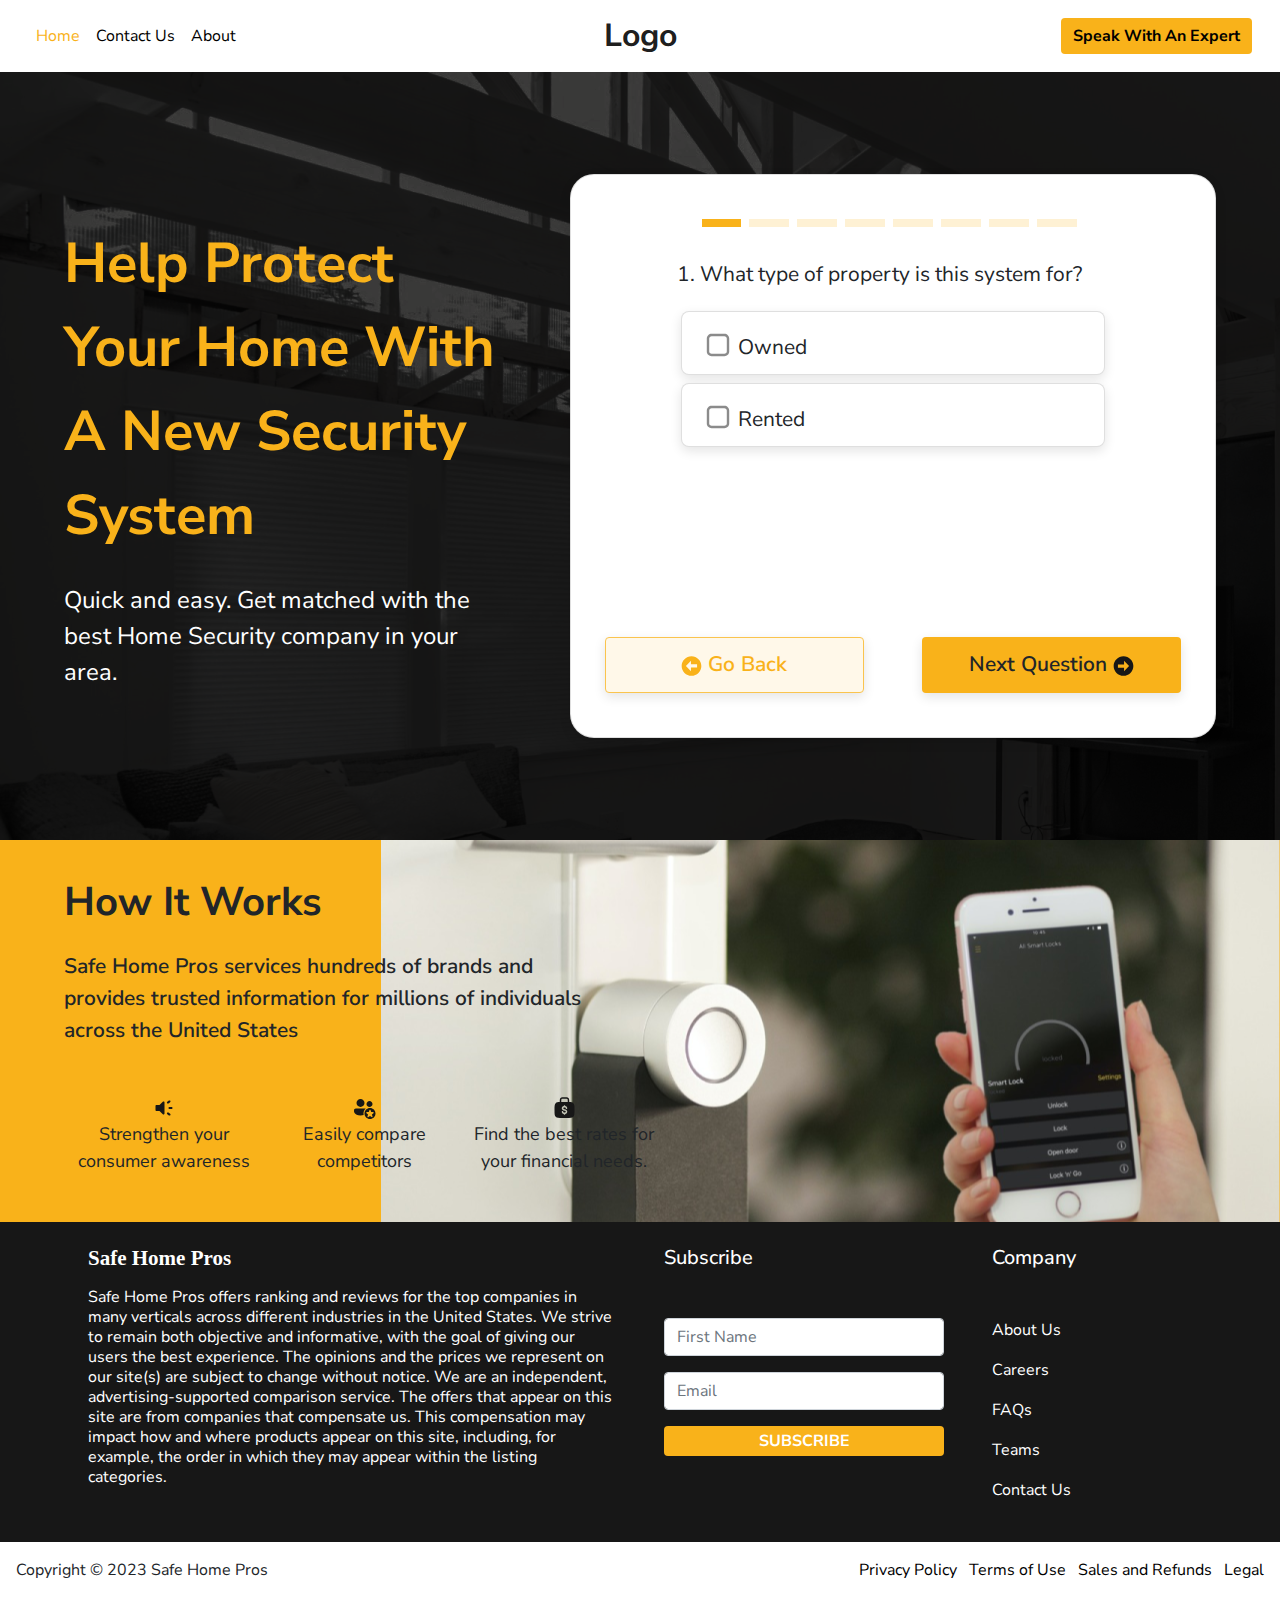
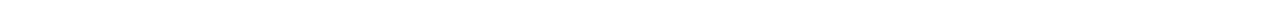
==== index.html @ 22c57b44 "update the icons" ====
<!DOCTYPE html>
<html lang="en">

<head>
    <meta charset="UTF-8">
    <meta name="viewport" content="width=device-width, initial-scale=1.0">
    <link rel="stylesheet" href="https://stackpath.bootstrapcdn.com/bootstrap/4.5.2/css/bootstrap.min.css">
    <link rel="stylesheet" href="https://cdn.jsdelivr.net/npm/bootstrap-icons@1.7.2/font/bootstrap-icons.css">
    <link href='https://fonts.googleapis.com/css?family=Nunito Sans' rel='stylesheet'>
    <link rel="stylesheet" href="./test.css">
    <title>Bootstrap Template</title>
</head>

<body>
    <nav class="navbar navbar-expand-lg navbar-light bg-lignt">
        <a class="navbar-brand" href="#">Logo</a>
        <button class="navbar-toggler" type="button" data-toggle="collapse" data-target="#navbarNav"
            aria-controls="navbarNav" aria-expanded="false" aria-label="Toggle navigation">
            <span class="navbar-toggler-icon"></span>
        </button>
        <div class="collapse navbar-collapse" id="navbarNav">
            <ul class="navbar-nav">
                <li class="nav-item active">
                    <a class="nav-link active" href="#">Home</a>
                </li>
                <li class="nav-item">
                    <a class="nav-link" href="#">Contact Us</a>
                </li>
                <li class="nav-item">
                    <a class="nav-link" href="#">About</a>
                </li>
            </ul>
            <button class="btn btn-primary btn-logo ml-auto">Speak With An Expert</button>
        </div>
    </nav>

    <div>
        <div class="top-section">
            <div class="top-left">
                <div class="text1">Help Protect Your Home With A New Security System</div>
                <div class="text2">Quick and easy. Get matched with the best Home Security company in your area.</div>
            </div>
            <div class="top-right">
                <div class="card main-card">
                    <div class="card-header">
                        <div id="indicatorList" class="indicator-list"></div>
                    </div>
                    <div class="card-body">
                        <div class="question-div-1">
                            <div class="q-title">1. What type of property is this system for?</div>
                            <div class="q-div">
                                <div class="card sub-card">
                                    <div class="card-body">
                                        <div class="form-check checkbox-lg">
                                            <input class="form-check-input" id="iq11" type="checkbox" name="q-1" value="" />
                                            <label class="form-check-label" for="iq11">Owned</label>
                                        </div>
                                    </div>
                                </div>
                                <div class="card sub-card">
                                    <div class="card-body">
                                        <div class="form-check checkbox-lg">
                                            <input class="form-check-input" type="checkbox" name="q-1" value=""
                                                id="iq12" />
                                            <label class="form-check-label" for="iq12">Rented</label>
                                        </div>
                                    </div>
                                </div>
                            </div>
                        </div>
                        <div class="question-div-2">
                            <div class="q-title">2. What is your zip code?</div>
                            <div class="q-div">
                                <div class="card sub-card">
                                    <div class="card-body">
                                        <div class="input-group">
                                            <span class="input-group-addon"><img
                                                    src="./assets/Location Icon.svg" /></span>
                                            <input class="q-input form-control"
                                                placeholder="Enter your Zip code number">
                                        </div>
                                    </div>
                                </div>
                            </div>
                        </div>
                        <div class="question-div-3">
                            <div class="q-title">3. What is your installation preference?</div>
                            <div class="q-div">
                                <div class="card sub-card">
                                    <div class="card-body">
                                        <div class="form-check checkbox-lg">
                                            <input class="form-check-input" id="iq31" type="checkbox" name="q-3"
                                                value="" />
                                            <label class="form-check-label" for="iq31">Professional
                                                Installation</label>
                                        </div>
                                    </div>
                                </div>
                                <div class="card sub-card">
                                    <div class="card-body">
                                        <div class="form-check checkbox-lg">
                                            <input class="form-check-input" type="checkbox" name="q-3" value=""
                                                id="iq32" />
                                            <label class="form-check-label" for="iq32">Self
                                                Installation</label>
                                        </div>
                                    </div>
                                </div>
                                <div class="card sub-card">
                                    <div class="card-body">
                                        <div class="form-check checkbox-lg">
                                            <input class="form-check-input" type="checkbox" name="q-3" value=""
                                                id="iq33" />
                                            <label class="form-check-label" for="iq33">No Preferences</label>
                                        </div>
                                    </div>
                                </div>
                            </div>
                        </div>
                        <div class="question-div-4">
                            <div class="q-title">4. What home security features would you like to have? <p
                                    class="d-inline">(Select answers
                                    that are applicable to you.)</p>
                            </div>
                            <div class="q-div">
                                <div class="card sub-card">
                                    <div class="card-body">
                                        <div class="form-check checkbox-lg">
                                            <input class="form-check-input" id="iq41" type="checkbox" name="q-4"
                                                value="" />
                                            <label class="form-check-label" for="iq41">Cameras</label>
                                        </div>
                                    </div>
                                </div>
                                <div class="card sub-card">
                                    <div class="card-body">
                                        <div class="form-check checkbox-lg">
                                            <input class="form-check-input" id="iq42" type="checkbox" name="q-4"
                                                value="" />
                                            <label class="form-check-label" for="iq42">Motion Sensors</label>
                                        </div>
                                    </div>
                                </div>
                                <div class="card sub-card">
                                    <div class="card-body">
                                        <div class="form-check checkbox-lg">
                                            <input class="form-check-input" type="checkbox" name="q-4" value=""
                                                id="iq43" />
                                            <label class="form-check-label" for="iq43">Glass Break
                                                Sensors</label>
                                        </div>
                                    </div>
                                </div>
                                <div class="card sub-card">
                                    <div class="card-body">
                                        <div class="form-check checkbox-lg">
                                            <input class="form-check-input" type="checkbox" name="q-4" value=""
                                                id="iq44" />
                                            <label class="form-check-label" for="iq44">Doorbell
                                                Cameras</label>
                                        </div>
                                    </div>
                                </div>
                            </div>
                        </div>
                        <div class="question-div-5">
                            <div class="q-title">5. What kind of System do you need?</div>
                            <div class="q-div">
                                <div class="card sub-card">
                                    <div class="card-body">
                                        <div class="form-check checkbox-lg">
                                            <input class="form-check-input" type="checkbox" name="q-5" value=""
                                                id="iq51" />
                                            <label class="form-check-label" for="iq51">Burglar/Intrusion</label>
                                        </div>
                                    </div>
                                </div>
                                <div class="card sub-card">
                                    <div class="card-body">
                                        <div class="form-check checkbox-lg">
                                            <input class="form-check-input" type="checkbox" name="q-5" value=""
                                                id="iq52" />
                                            <label class="form-check-label" for="iq52">Fire Detection</label>
                                        </div>
                                    </div>
                                </div>
                                <div class="card sub-card">
                                    <div class="card-body">
                                        <div class="form-check checkbox-lg">
                                            <input class="form-check-input" type="checkbox" name="q-5" value=""
                                                id="iq53" />
                                            <label class="form-check-label" for="iq53">Both Burglar & Fire
                                                Detection</label>
                                        </div>
                                    </div>
                                </div>
                            </div>
                        </div>
                        <div class="question-div-6">
                            <div class="q-title">6. How many entrances exist?</div>
                            <div class="q-div">
                                <div class="card sub-card">
                                    <div class="card-body">
                                        <div class="form-check checkbox-lg">
                                            <input class="form-check-input" type="checkbox" name="q-6" value=""
                                                id="iq61" />
                                            <label class="form-check-label" for="iq61">1</label>
                                        </div>
                                    </div>
                                </div>
                                <div class="card sub-card">
                                    <div class="card-body">
                                        <div class="form-check checkbox-lg">
                                            <input class="form-check-input" type="checkbox" name="q-6" value=""
                                                id="iq62" />
                                            <label class="form-check-label" for="iq62">2 - 4</label>
                                        </div>
                                    </div>
                                </div>
                                <div class="card sub-card">
                                    <div class="card-body">
                                        <div class="form-check checkbox-lg">
                                            <input class="form-check-input" type="checkbox" name="q-6" value=""
                                                id="iq63" />
                                            <label class="form-check-label" for="iq63">5</label>
                                        </div>
                                    </div>
                                </div>
                                <div class="card sub-card">
                                    <div class="card-body">
                                        <div class="form-check checkbox-lg">
                                            <input class="form-check-input" type="checkbox" name="q-6" value=""
                                                id="iq64" />
                                            <label class="form-check-label" for="iq64">More than 5</label>
                                        </div>
                                    </div>
                                </div>
                            </div>
                        </div>
                        <div class="question-div-7">
                            <div class="q-title">7. What is your address?</div>
                            <div class="q-div">
                                <div class="card sub-card">
                                    <div class="card-body">
                                        <div class="input-group">
                                            <span class="input-group-addon"><img
                                                    src="./assets/Location Icon.svg" /></span>
                                            <input class="q-input form-control" placeholder="Enter your address">
                                        </div>
                                    </div>
                                </div>
                            </div>
                        </div>

                        <div class="question-div-8">
                            <div class="q-title">8. Please fill in your details.</div>
                            <div class="q-div">
                                <div class="card sub-card">
                                    <div class="card-body">
                                        <div class="input-group">
                                            <span class="input-group-addon"><img src="./assets/User Icon.svg" /></span>
                                            <input class="q-input form-control" placeholder="First Name">
                                        </div>
                                    </div>
                                </div>
                                <div class="card sub-card">
                                    <div class="card-body">
                                        <div class="input-group">
                                            <span class="input-group-addon"><img src="./assets/User Icon.svg" /></span>
                                            <input class="q-input form-control" placeholder="Last Name">
                                        </div>
                                    </div>
                                </div>
                                <div class="card sub-card">
                                    <div class="card-body">
                                        <div class="input-group">
                                            <span class="input-group-addon"><img src="./assets/Email Icon.svg" /></span>
                                            <input class="q-input form-control" placeholder="Email Address">
                                        </div>
                                    </div>
                                </div>
                                <div class="card sub-card">
                                    <div class="card-body">
                                        <div class="input-group">
                                            <span class="input-group-addon"><img src="./assets/Phone Icon.svg" /></span>
                                            <input class="q-input form-control" placeholder="Phone Number">
                                        </div>
                                    </div>
                                </div>
                            </div>
                        </div>
                    </div>

                    <div class="card-footer">
                        <div class="row">
                            <div class="col d-flex justify-content-center">
                                <button type="button" class="btn btn-prev" onclick="onPrevQuestion()">
                                    <img src="./assets/Back Icon.svg" />
                                    Go Back
                                </button>
                            </div>
                            <div class="col d-flex justify-content-center">
                                <button type="button" class="btn btn-next" onclick="onNextQuestion()">
                                    Next Question <img src="./assets/Next Icon.svg" />
                                </button>
                            </div>
                        </div>
                    </div>
                </div>
            </div>
        </div>
        <div class="middle-section">
            <div class="title">How It Works</div>
            <div class="sub-title">Safe Home Pros services hundreds of brands and provides trusted
                information for millions of
                individuals
                across the United States</div>
            <div class="d-flex mt-5 items">
                <div class="item">
                    <img src="./assets/Speaker Icon.svg" />
                    <p class="item-text">Strengthen your consumer awareness</p>
                </div>
                <div class="item">
                    <img src="./assets/People Icon.svg" />
                    <p class="item-text">Easily compare competitors</p>
                </div>
                <div class="item">
                    <img src="./assets/Money Bag Icon.svg" />
                    <p class="item-text">Find the best rates for your financial needs.</p>
                </div>
            </div>
        </div>
        <div class="bottom-section">
            <div class="pros-content">
                <p class="title">
                    Safe Home Pros
                </p>
                <p class="content">
                    Safe Home Pros offers ranking and reviews for the top companies in many verticals across different
                    industries in the United States. We strive to remain both objective and informative, with the goal
                    of
                    giving our users the best experience. The opinions and the prices we represent on our site(s) are
                    subject to change without notice. We are an independent, advertising-supported comparison service.
                    The
                    offers that appear on this site are from companies that compensate us. This compensation may impact
                    how
                    and where products appear on this site, including, for example, the order in which they may appear
                    within the listing categories.
                </p>
            </div>
            <div class="subscribe">
                <h5 class="mb-5">Subscribe</h5>
                <form>
                    <div class="form-group">
                        <input type="input" class="form-control" id="firstNameInput" placeholder="First Name">
                    </div>
                    <div class="form-group">
                        <input type="email" class="form-control" id="emailInput" placeholder="Email">
                    </div>
                    <button type="submit" class="btn btn-primary btn-subscribe">SUBSCRIBE</button>
                </form>
            </div>
            <div class="company">
                <h5 class="mb-5">Company</h5>
                <p class="cursor-pointer">About Us</p>
                <p>Careers</p>
                <p>FAQs</p>
                <p>Teams</p>
                <p>Contact Us</p>
            </div>
        </div>
    </div>
    <footer class="footer">
        <div class="d-flex justify-content-between align-items-center px-3">
            <p>Copyright &copy; 2023 Safe Home Pros</p>
            <ul class="list-inline">
                <li class="list-inline-item"><a href="#">Privacy Policy</a></li>
                <li class="list-inline-item"><a href="#">Terms of Use</a></li>
                <li class="list-inline-item"><a href="#">Sales and Refunds</a></li>
                <li class="list-inline-item"><a href="#">Legal</a></li>
            </ul>
        </div>
    </footer>

    <script src="https://code.jquery.com/jquery-3.5.1.slim.min.js"></script>
    <script src="https://cdn.jsdelivr.net/npm/@popperjs/core@2.5.4/dist/umd/popper.min.js"></script>
    <script src="https://stackpath.bootstrapcdn.com/bootstrap/4.5.2/js/bootstrap.min.js"></script>
    <script src="./test.js"></script>
</body>

</html>
---- test.css ----
body {
    font-family: 'Nunito Sans';
}

.navbar {
    height: 72px;
}

.nav-link {
    font-size: 16px;
    color: black !important;
}

.nav-link.active {
    color: #F9B21A !important;
}

.navbar-brand {
    position: absolute;
    left: 50%;
    transform: translateX(-50%);
    font-size: 32px;
    font-weight: bolder;
    color: black;
}

.navbar-collapse {
    background-color: white;
    padding: 12px;
}

.navbar-toggler {
    border-color: grey;
}

.btn-logo {
    background-color: #F9B21A;
    border: 0px;
    font-size: 16px;
    font-weight: 700;
    color: black;
}

.top-section {
    display: flex;
    background-image: url('./assets/Hero\ Header.png');
    height: 768px;
    padding-left: 64px;
    padding-right: 64px;
}

.top-left {
    display: flex;
    align-items: center;
    flex-direction: column;
    justify-content: center;
    margin-right: 64px;
}

.top-right {
    display: flex;
    align-items: center;
    width: 100%;
    justify-content: flex-end
}

.text1 {
    font-size: 56px;
    font-weight: 700;
    line-height: 84px;
    letter-spacing: 0em;
    text-align: left;
    color: #F9B21A;
}

.text2 {
    font-size: 24px;
    font-weight: 400;
    line-height: 36px;
    letter-spacing: 0em;
    text-align: left;
    color: white;
    margin-top: 24px;
}

.card {
    box-shadow: 0px 4px 12px 0px #0000001C;
    width: 424px;
}

.card-header {
    background-color: white;
    border: 0px;
    display: flex;
    justify-content: center;
    margin-top: 32px;
}

.card-footer {
    background-color: white;
    border: 0px;
    margin-bottom: 32px;
}

.main-card {
    width: 646px;
    height: 564px;
    border-radius: 24px;
}

.sub-card {
    margin-top: 8px;
    border-radius: 8px;
    width: 424px;
    height: 64px;
}

.btn-next {
    background-color: #F9B21A;
    width: 90%;
    height: 56px;
    box-shadow: 0px 4px 12px 0px #0000001C;
    font-size: 21px;
    font-weight: 600;
}

.btn-prev {
    width: 90%;
    height: 56px;
    color: #F9B21A;
    border: rgb(250, 196, 78) 1px solid;
    background-color: rgb(255, 248, 233);
    box-shadow: 0px 4px 12px 0px #0000001C;
    font-size: 21px;
    font-weight: 600;
}

.bottom-section {
    display: flex;
    background-color: #171717;
    color: white;
    padding-left: 64px;
}

.bottom-section .pros-content .title {
    font-family: Roboto;
    font-size: 21px;
    font-weight: 700;
    line-height: 25px;
}

.bottom-section .pros-content .content {
    font-size: 16px;
    font-weight: 400;
    line-height: 20px;
}

.middle-section {
    background-color: #F9B21A;
    background-image: url('./assets/How\ It\ Works.png');
    background-repeat: no-repeat;
    background-position: right;
    min-height: 382px;
    display: flex;
    flex-direction: column;
    justify-content: center;
    padding-left: 64px;
}

.middle-section .item {
    width: 200px;
    text-align: center;
    font-size: 18px;
}

.middle-section .item .item-text {
    font-size: 18px;
    font-weight: 400;
    line-height: 27px;
    text-align: center;
}

.indicator {
    width: 42px;
    height: 8px;
    background-color: #F9B21A30;
    margin-right: 8px;
}

.ind-active {
    background-color: #F9B21A;
}

.indicator-list {
    width: 383px;
    height: 8px;
    display: flex;
    cursor: pointer;
}

.q-div {
    display: flex;
    flex-direction: column;
    align-items: center;
}

.q-title {
    font-size: 21px;
    margin-left: 86px;
    margin-bottom: 12px;
}

.q-title p {
    font-size: 18px;
    font-style: italic;
}

input[type="checkbox"] {
    accent-color: #F9B21A;
}

.form-check {
    padding-left: 0px;
}

.form-check-label {
    font-size: 21px;
    margin-top: -16px;
    margin-left: 0px;
}

.middle-section .title {
    font-size: 40px;
    font-weight: 700;
}

.middle-section .sub-title {
    font-size: 21px;
    font-weight: 600;
    line-height: 32px;
    width: 45%;
    margin-top: 18px;
}

.q-input {
    border: 0px;
    margin-top: -8px;
    font-size: 21px;
}

.btn-subscribe {
    width: 100%;
    background: #F9B21A;
    border: 0px;
    width: 280px;
    height: 30px;
    font-size: 16px;
    font-weight: 700;
    align-items: center;
    display: flex;
    justify-content: center;
}

.pros-content {
    width: 50%;
    margin: 24px;
}

.subscribe {
    width: 25%;
    margin: 24px;
}

.company {
    width: 25%;
    margin: 24px;
}

.list-inline-item a {
    color: black;
}

.footer {
    margin-top: 0px;
    height: 60px;
    padding-top: 16px;
}

.form-check-input {
    display:none;
}

.form-check-input + label{
    background:url('./assets/Checkbox\ Icon.svg') no-repeat;
    height: 18px;
    width: 16px;
    display:inline;
    padding: 4px 0 0 36px;
}

.form-check-input:checked + label{
    background:url('./assets/Checkbox\ Icon\ Active.svg') no-repeat;
    height: 18px;
    width: 16px;
    display:inline;
    padding: 4px 0 0 36px;
}

@media (max-width: 1200px) {
    .top-section {
        display: inherit;
        height: 100%;
        padding-left: 12px;
        padding-right: 12px;
    }
    
    .top-left {
        padding-top: 20px;
    }

    .top-right {
        justify-content: center;
        margin-top: 20px;
        padding-bottom: 32px;
    }

    .text1 {
        text-align: center;
    }

    .text2 {
        text-align: center;
    }

    .middle-section {
        background-position-x: 600px;
        padding-right: 64px;
    }

    .middle-section .title {
        text-align: center;
    }

    .middle-section .sub-title {
        width: 100%;
        text-align: center;
    }

    .items {
        justify-content: center;
    }
}

@media (max-width: 900px) {
    .top-left {
        margin-right: 0px;
    }

    .bottom-section {
        flex-direction: column;
    }

    .bottom-section .pros-content {
        width: calc(100% - 64px);
        margin-right: 0px;
        margin-left: 0px;
    }

    .subscribe,
    .company {
        width: calc(100% - 64px);
        margin-right: 0px;
        margin-left: 0px;
        display: flex;
        flex-direction: column;
        justify-content: center;
        align-items: center;
    }
}

@media (max-width: 600px) {
    .text1 {
        font-size: 48px;
        line-height: 64px;
    }

    .text2 {
        font-size: 22px;
    }

    .q-title {
        margin-left: 0px;
    }

    .top-right {
        width: 100%;
    }

    .sub-card {
        width: 100%;
    }

    .sub-card .form-check-label {
        font-size: 18px;
    }

    .btn-next, .btn-prev {
        width: 100%;
        font-size: 14px;
    }

    .main-card {
        height: 610px;
    }

    .top-section {
        padding-left: 12px;
        padding-right: 12px;
    }

    .indicator {
        width: 32px;
    }

    .pros-content {
        text-align: center;
    }
}
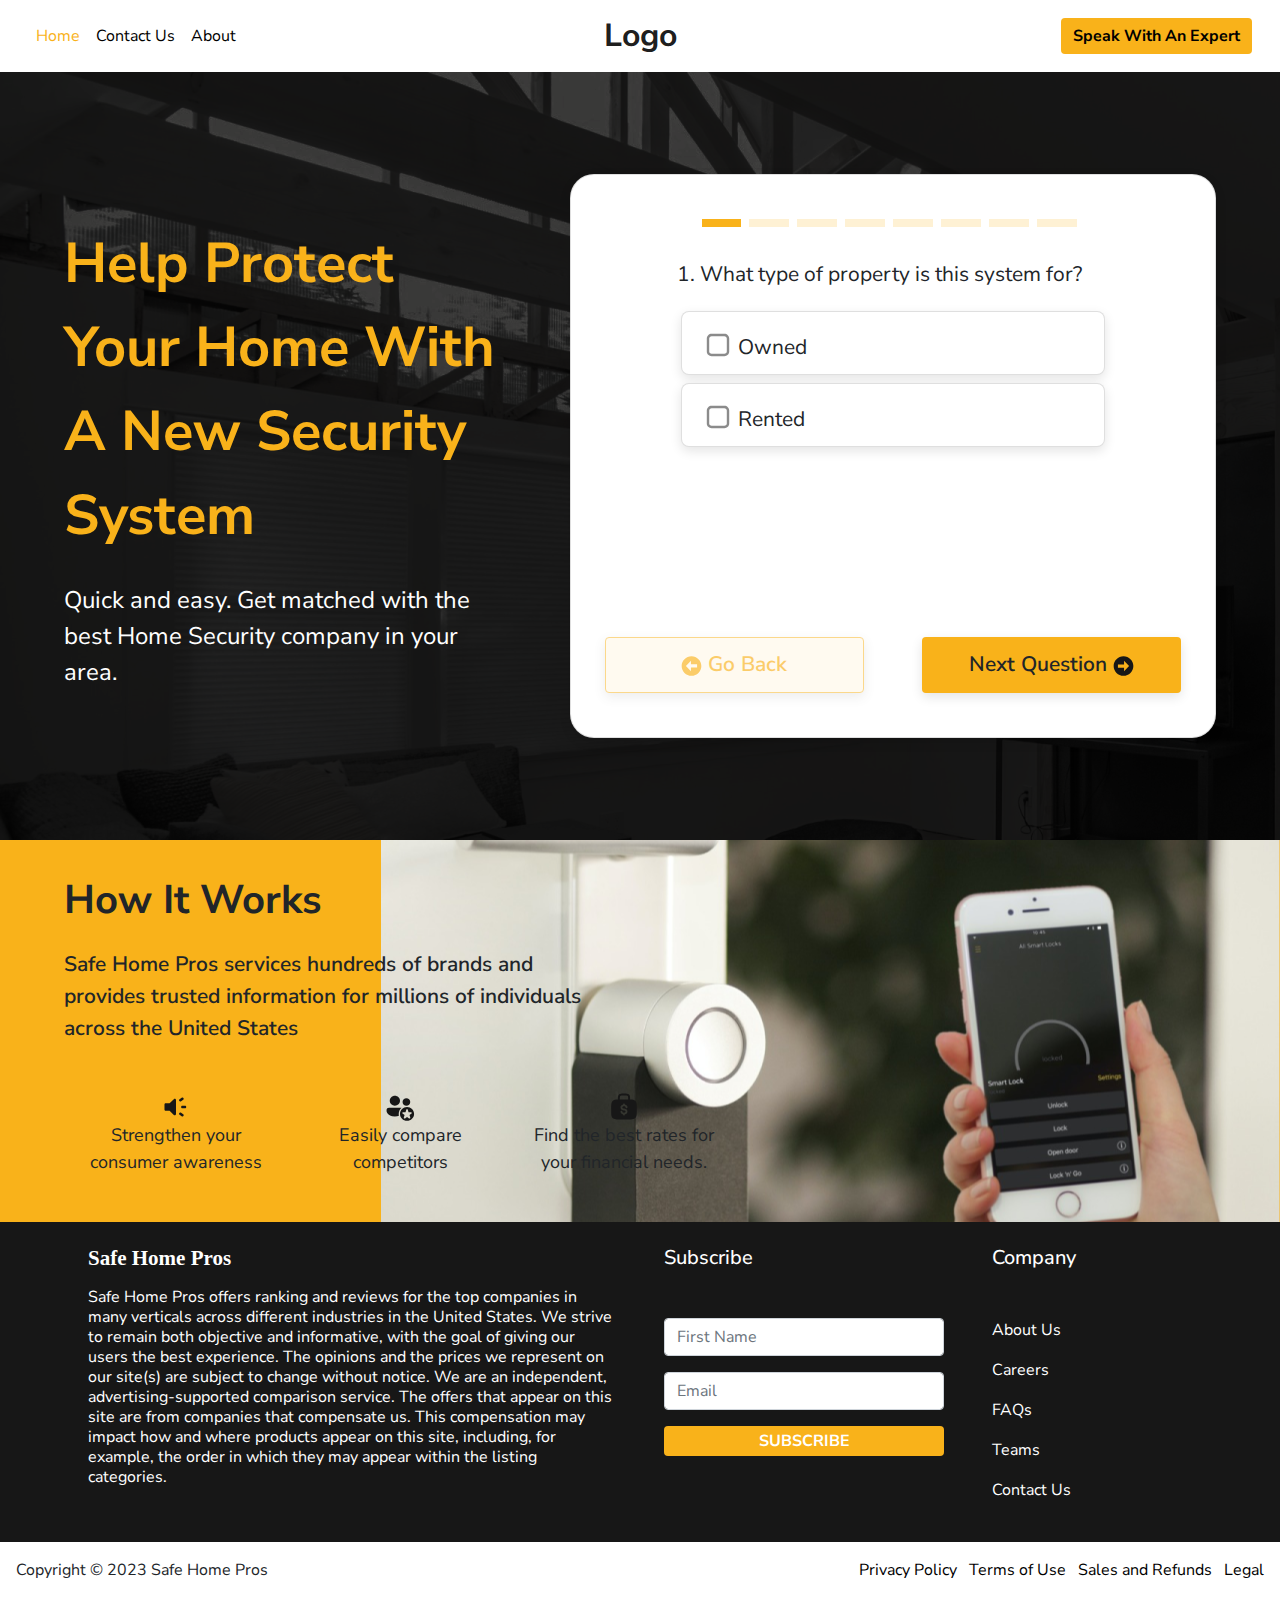
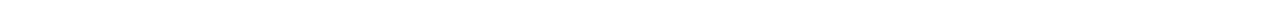
==== commit feabb358: "update the source code for fixing test team's feedback" ====
--- a/index.html
+++ b/index.html
@@ -51,16 +51,16 @@
                             <div class="q-div">
                                 <div class="card sub-card">
                                     <div class="card-body">
-                                        <div class="form-check checkbox-lg">
-                                            <input class="form-check-input" id="iq11" type="checkbox" name="q-1" value="" />
+                                        <div class="form-check">
+                                            <input class="form-check-input" id="iq11" type="radio" name="q-1" value="" />
                                             <label class="form-check-label" for="iq11">Owned</label>
                                         </div>
                                     </div>
                                 </div>
                                 <div class="card sub-card">
                                     <div class="card-body">
-                                        <div class="form-check checkbox-lg">
-                                            <input class="form-check-input" type="checkbox" name="q-1" value=""
+                                        <div class="form-check">
+                                            <input class="form-check-input" type="radio" name="q-1" value=""
                                                 id="iq12" />
                                             <label class="form-check-label" for="iq12">Rented</label>
                                         </div>
@@ -88,8 +88,8 @@
                             <div class="q-div">
                                 <div class="card sub-card">
                                     <div class="card-body">
-                                        <div class="form-check checkbox-lg">
-                                            <input class="form-check-input" id="iq31" type="checkbox" name="q-3"
+                                        <div class="form-check">
+                                            <input class="form-check-input" id="iq31" type="radio" name="q-3"
                                                 value="" />
                                             <label class="form-check-label" for="iq31">Professional
                                                 Installation</label>
@@ -98,8 +98,8 @@
                                 </div>
                                 <div class="card sub-card">
                                     <div class="card-body">
-                                        <div class="form-check checkbox-lg">
-                                            <input class="form-check-input" type="checkbox" name="q-3" value=""
+                                        <div class="form-check">
+                                            <input class="form-check-input" type="radio" name="q-3" value=""
                                                 id="iq32" />
                                             <label class="form-check-label" for="iq32">Self
                                                 Installation</label>
@@ -108,8 +108,8 @@
                                 </div>
                                 <div class="card sub-card">
                                     <div class="card-body">
-                                        <div class="form-check checkbox-lg">
-                                            <input class="form-check-input" type="checkbox" name="q-3" value=""
+                                        <div class="form-check">
+                                            <input class="form-check-input" type="radio" name="q-3" value=""
                                                 id="iq33" />
                                             <label class="form-check-label" for="iq33">No Preferences</label>
                                         </div>
@@ -125,7 +125,7 @@
                             <div class="q-div">
                                 <div class="card sub-card">
                                     <div class="card-body">
-                                        <div class="form-check checkbox-lg">
+                                        <div class="form-check">
                                             <input class="form-check-input" id="iq41" type="checkbox" name="q-4"
                                                 value="" />
                                             <label class="form-check-label" for="iq41">Cameras</label>
@@ -134,7 +134,7 @@
                                 </div>
                                 <div class="card sub-card">
                                     <div class="card-body">
-                                        <div class="form-check checkbox-lg">
+                                        <div class="form-check">
                                             <input class="form-check-input" id="iq42" type="checkbox" name="q-4"
                                                 value="" />
                                             <label class="form-check-label" for="iq42">Motion Sensors</label>
@@ -143,7 +143,7 @@
                                 </div>
                                 <div class="card sub-card">
                                     <div class="card-body">
-                                        <div class="form-check checkbox-lg">
+                                        <div class="form-check">
                                             <input class="form-check-input" type="checkbox" name="q-4" value=""
                                                 id="iq43" />
                                             <label class="form-check-label" for="iq43">Glass Break
@@ -153,7 +153,7 @@
                                 </div>
                                 <div class="card sub-card">
                                     <div class="card-body">
-                                        <div class="form-check checkbox-lg">
+                                        <div class="form-check">
                                             <input class="form-check-input" type="checkbox" name="q-4" value=""
                                                 id="iq44" />
                                             <label class="form-check-label" for="iq44">Doorbell
@@ -168,8 +168,8 @@
                             <div class="q-div">
                                 <div class="card sub-card">
                                     <div class="card-body">
-                                        <div class="form-check checkbox-lg">
-                                            <input class="form-check-input" type="checkbox" name="q-5" value=""
+                                        <div class="form-check">
+                                            <input class="form-check-input" type="radio" name="q-5" value=""
                                                 id="iq51" />
                                             <label class="form-check-label" for="iq51">Burglar/Intrusion</label>
                                         </div>
@@ -177,8 +177,8 @@
                                 </div>
                                 <div class="card sub-card">
                                     <div class="card-body">
-                                        <div class="form-check checkbox-lg">
-                                            <input class="form-check-input" type="checkbox" name="q-5" value=""
+                                        <div class="form-check">
+                                            <input class="form-check-input" type="radio" name="q-5" value=""
                                                 id="iq52" />
                                             <label class="form-check-label" for="iq52">Fire Detection</label>
                                         </div>
@@ -186,8 +186,8 @@
                                 </div>
                                 <div class="card sub-card">
                                     <div class="card-body">
-                                        <div class="form-check checkbox-lg">
-                                            <input class="form-check-input" type="checkbox" name="q-5" value=""
+                                        <div class="form-check">
+                                            <input class="form-check-input" type="radio" name="q-5" value=""
                                                 id="iq53" />
                                             <label class="form-check-label" for="iq53">Both Burglar & Fire
                                                 Detection</label>
@@ -201,8 +201,8 @@
                             <div class="q-div">
                                 <div class="card sub-card">
                                     <div class="card-body">
-                                        <div class="form-check checkbox-lg">
-                                            <input class="form-check-input" type="checkbox" name="q-6" value=""
+                                        <div class="form-check">
+                                            <input class="form-check-input" type="radio" name="q-6" value=""
                                                 id="iq61" />
                                             <label class="form-check-label" for="iq61">1</label>
                                         </div>
@@ -210,8 +210,8 @@
                                 </div>
                                 <div class="card sub-card">
                                     <div class="card-body">
-                                        <div class="form-check checkbox-lg">
-                                            <input class="form-check-input" type="checkbox" name="q-6" value=""
+                                        <div class="form-check">
+                                            <input class="form-check-input" type="radio" name="q-6" value=""
                                                 id="iq62" />
                                             <label class="form-check-label" for="iq62">2 - 4</label>
                                         </div>
@@ -219,8 +219,8 @@
                                 </div>
                                 <div class="card sub-card">
                                     <div class="card-body">
-                                        <div class="form-check checkbox-lg">
-                                            <input class="form-check-input" type="checkbox" name="q-6" value=""
+                                        <div class="form-check">
+                                            <input class="form-check-input" type="radio" name="q-6" value=""
                                                 id="iq63" />
                                             <label class="form-check-label" for="iq63">5</label>
                                         </div>
@@ -228,8 +228,8 @@
                                 </div>
                                 <div class="card sub-card">
                                     <div class="card-body">
-                                        <div class="form-check checkbox-lg">
-                                            <input class="form-check-input" type="checkbox" name="q-6" value=""
+                                        <div class="form-check">
+                                            <input class="form-check-input" type="radio" name="q-6" value=""
                                                 id="iq64" />
                                             <label class="form-check-label" for="iq64">More than 5</label>
                                         </div>
@@ -294,7 +294,7 @@
                     <div class="card-footer">
                         <div class="row">
                             <div class="col d-flex justify-content-center">
-                                <button type="button" class="btn btn-prev" onclick="onPrevQuestion()">
+                                <button type="button" class="btn btn-prev" onclick="onPrevQuestion()" disabled>
                                     <img src="./assets/Back Icon.svg" />
                                     Go Back
                                 </button>
@@ -352,10 +352,10 @@
                 <h5 class="mb-5">Subscribe</h5>
                 <form>
                     <div class="form-group">
-                        <input type="input" class="form-control" id="firstNameInput" placeholder="First Name">
+                        <input type="input" class="form-control" id="firstNameInput" placeholder="First Name" required>
                     </div>
                     <div class="form-group">
-                        <input type="email" class="form-control" id="emailInput" placeholder="Email">
+                        <input type="email" class="form-control" id="emailInput" placeholder="Email" required>
                     </div>
                     <button type="submit" class="btn btn-primary btn-subscribe">SUBSCRIBE</button>
                 </form>
--- a/test.css
+++ b/test.css
@@ -61,7 +61,7 @@
     display: flex;
     align-items: center;
     width: 100%;
-    justify-content: flex-end
+    justify-content: center;
 }
 
 .text1 {
@@ -167,10 +167,16 @@
     padding-left: 64px;
 }
 
+.middle-section img {
+    width: 32px;
+}
+
 .middle-section .item {
     width: 200px;
     text-align: center;
     font-size: 18px;
+    margin-left: 12px;
+    margin-right: 12px;
 }
 
 .middle-section .item .item-text {
@@ -287,22 +293,22 @@
 }
 
 .form-check-input {
-    display:none;
-}
-
-.form-check-input + label{
-    background:url('./assets/Checkbox\ Icon.svg') no-repeat;
+    display: none;
+}
+
+.form-check-input+label {
+    background: url('./assets/Checkbox\ Icon.svg') no-repeat;
     height: 18px;
     width: 16px;
-    display:inline;
+    display: inline;
     padding: 4px 0 0 36px;
 }
 
-.form-check-input:checked + label{
-    background:url('./assets/Checkbox\ Icon\ Active.svg') no-repeat;
+.form-check-input:checked+label {
+    background: url('./assets/Checkbox\ Icon\ Active.svg') no-repeat;
     height: 18px;
     width: 16px;
-    display:inline;
+    display: inline;
     padding: 4px 0 0 36px;
 }
 
@@ -313,7 +319,7 @@
         padding-left: 12px;
         padding-right: 12px;
     }
-    
+
     .top-left {
         padding-top: 20px;
     }
@@ -339,6 +345,7 @@
 
     .middle-section .title {
         text-align: center;
+
     }
 
     .middle-section .sub-title {
@@ -380,33 +387,42 @@
 
 @media (max-width: 600px) {
     .text1 {
-        font-size: 48px;
-        line-height: 64px;
+        font-size: 36px;
+        line-height: 48px;
     }
 
     .text2 {
-        font-size: 22px;
+        font-size: 20px;
     }
 
     .q-title {
         margin-left: 0px;
     }
 
+    .q-input {
+        font-size: 17px;
+    }
+
     .top-right {
         width: 100%;
     }
 
+    .q-title {
+        font-size: 20px;
+    }
+
     .sub-card {
         width: 100%;
     }
 
     .sub-card .form-check-label {
-        font-size: 18px;
-    }
-
-    .btn-next, .btn-prev {
-        width: 100%;
-        font-size: 14px;
+        font-size: 17px;
+    }
+
+    .btn-next,
+    .btn-prev {
+        width: 100%;
+        font-size: 13px;
     }
 
     .main-card {
@@ -422,7 +438,47 @@
         width: 32px;
     }
 
-    .pros-content {
+    .bottom-section .pros-content {
         text-align: center;
+        width: 100%;
+    }
+
+    .bottom-section .subscribe,
+    .bottom-section .company {
+        width: 100%;
+    }
+
+    .middle-section {
+        padding: 32px 16px;
+    }
+
+    .middle-section .title {
+        font-size: 36px;
+    }
+
+    .middle-section .sub-title {
+        font-size: 19px;
+    }
+
+    .middle-section .items {
+        flex-direction: column;
+    }
+
+    .middle-section .item {
+        width: 100%;
+        margin-left: 0px;
+    }
+
+    .middle-section .item .item-text {
+        font-size: 16px;
+    }
+
+    .middle-section img {
+        width: 28px;
+    }
+
+    .bottom-section {
+        padding-left: 16px;
+        padding-right: 16px;
     }
 }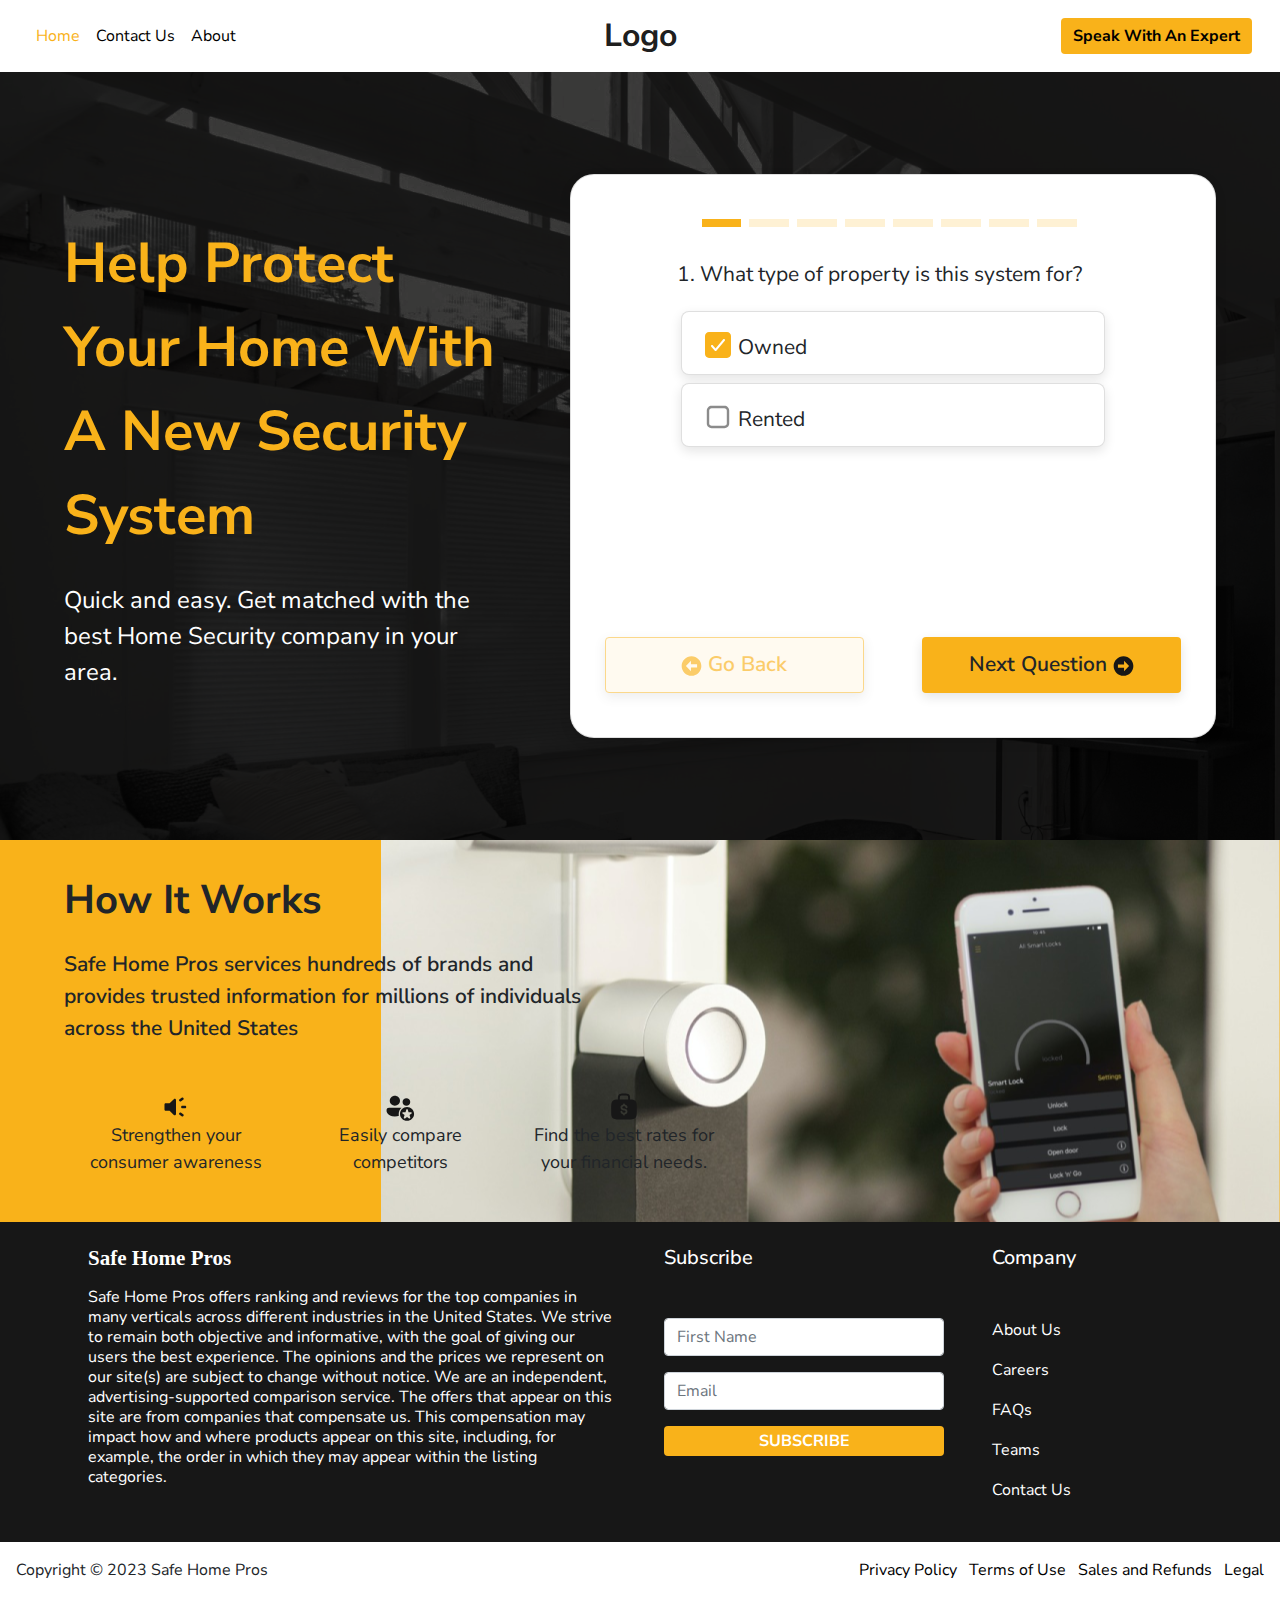
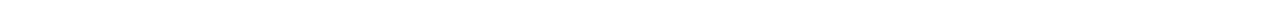
==== commit 45115265: "add validation to the form" ====
--- a/index.html
+++ b/index.html
@@ -8,7 +8,7 @@
     <link rel="stylesheet" href="https://cdn.jsdelivr.net/npm/bootstrap-icons@1.7.2/font/bootstrap-icons.css">
     <link href='https://fonts.googleapis.com/css?family=Nunito Sans' rel='stylesheet'>
     <link rel="stylesheet" href="./test.css">
-    <title>Bootstrap Template</title>
+    <title>Safe Home Pros</title>
 </head>
 
 <body>
@@ -46,249 +46,261 @@
                         <div id="indicatorList" class="indicator-list"></div>
                     </div>
                     <div class="card-body">
-                        <div class="question-div-1">
-                            <div class="q-title">1. What type of property is this system for?</div>
-                            <div class="q-div">
-                                <div class="card sub-card">
-                                    <div class="card-body">
-                                        <div class="form-check">
-                                            <input class="form-check-input" id="iq11" type="radio" name="q-1" value="" />
-                                            <label class="form-check-label" for="iq11">Owned</label>
-                                        </div>
-                                    </div>
-                                </div>
-                                <div class="card sub-card">
-                                    <div class="card-body">
-                                        <div class="form-check">
-                                            <input class="form-check-input" type="radio" name="q-1" value=""
-                                                id="iq12" />
-                                            <label class="form-check-label" for="iq12">Rented</label>
-                                        </div>
-                                    </div>
-                                </div>
-                            </div>
-                        </div>
-                        <div class="question-div-2">
-                            <div class="q-title">2. What is your zip code?</div>
-                            <div class="q-div">
-                                <div class="card sub-card">
-                                    <div class="card-body">
-                                        <div class="input-group">
-                                            <span class="input-group-addon"><img
-                                                    src="./assets/Location Icon.svg" /></span>
-                                            <input class="q-input form-control"
-                                                placeholder="Enter your Zip code number">
-                                        </div>
-                                    </div>
-                                </div>
-                            </div>
-                        </div>
-                        <div class="question-div-3">
-                            <div class="q-title">3. What is your installation preference?</div>
-                            <div class="q-div">
-                                <div class="card sub-card">
-                                    <div class="card-body">
-                                        <div class="form-check">
-                                            <input class="form-check-input" id="iq31" type="radio" name="q-3"
-                                                value="" />
-                                            <label class="form-check-label" for="iq31">Professional
-                                                Installation</label>
-                                        </div>
-                                    </div>
-                                </div>
-                                <div class="card sub-card">
-                                    <div class="card-body">
-                                        <div class="form-check">
-                                            <input class="form-check-input" type="radio" name="q-3" value=""
-                                                id="iq32" />
-                                            <label class="form-check-label" for="iq32">Self
-                                                Installation</label>
-                                        </div>
-                                    </div>
-                                </div>
-                                <div class="card sub-card">
-                                    <div class="card-body">
-                                        <div class="form-check">
-                                            <input class="form-check-input" type="radio" name="q-3" value=""
-                                                id="iq33" />
-                                            <label class="form-check-label" for="iq33">No Preferences</label>
-                                        </div>
-                                    </div>
-                                </div>
-                            </div>
-                        </div>
-                        <div class="question-div-4">
-                            <div class="q-title">4. What home security features would you like to have? <p
-                                    class="d-inline">(Select answers
-                                    that are applicable to you.)</p>
-                            </div>
-                            <div class="q-div">
-                                <div class="card sub-card">
-                                    <div class="card-body">
-                                        <div class="form-check">
-                                            <input class="form-check-input" id="iq41" type="checkbox" name="q-4"
-                                                value="" />
-                                            <label class="form-check-label" for="iq41">Cameras</label>
-                                        </div>
-                                    </div>
-                                </div>
-                                <div class="card sub-card">
-                                    <div class="card-body">
-                                        <div class="form-check">
-                                            <input class="form-check-input" id="iq42" type="checkbox" name="q-4"
-                                                value="" />
-                                            <label class="form-check-label" for="iq42">Motion Sensors</label>
-                                        </div>
-                                    </div>
-                                </div>
-                                <div class="card sub-card">
-                                    <div class="card-body">
-                                        <div class="form-check">
-                                            <input class="form-check-input" type="checkbox" name="q-4" value=""
-                                                id="iq43" />
-                                            <label class="form-check-label" for="iq43">Glass Break
-                                                Sensors</label>
-                                        </div>
-                                    </div>
-                                </div>
-                                <div class="card sub-card">
-                                    <div class="card-body">
-                                        <div class="form-check">
-                                            <input class="form-check-input" type="checkbox" name="q-4" value=""
-                                                id="iq44" />
-                                            <label class="form-check-label" for="iq44">Doorbell
-                                                Cameras</label>
-                                        </div>
-                                    </div>
-                                </div>
-                            </div>
-                        </div>
-                        <div class="question-div-5">
-                            <div class="q-title">5. What kind of System do you need?</div>
-                            <div class="q-div">
-                                <div class="card sub-card">
-                                    <div class="card-body">
-                                        <div class="form-check">
-                                            <input class="form-check-input" type="radio" name="q-5" value=""
-                                                id="iq51" />
-                                            <label class="form-check-label" for="iq51">Burglar/Intrusion</label>
-                                        </div>
-                                    </div>
-                                </div>
-                                <div class="card sub-card">
-                                    <div class="card-body">
-                                        <div class="form-check">
-                                            <input class="form-check-input" type="radio" name="q-5" value=""
-                                                id="iq52" />
-                                            <label class="form-check-label" for="iq52">Fire Detection</label>
-                                        </div>
-                                    </div>
-                                </div>
-                                <div class="card sub-card">
-                                    <div class="card-body">
-                                        <div class="form-check">
-                                            <input class="form-check-input" type="radio" name="q-5" value=""
-                                                id="iq53" />
-                                            <label class="form-check-label" for="iq53">Both Burglar & Fire
-                                                Detection</label>
-                                        </div>
-                                    </div>
-                                </div>
-                            </div>
-                        </div>
-                        <div class="question-div-6">
-                            <div class="q-title">6. How many entrances exist?</div>
-                            <div class="q-div">
-                                <div class="card sub-card">
-                                    <div class="card-body">
-                                        <div class="form-check">
-                                            <input class="form-check-input" type="radio" name="q-6" value=""
-                                                id="iq61" />
-                                            <label class="form-check-label" for="iq61">1</label>
-                                        </div>
-                                    </div>
-                                </div>
-                                <div class="card sub-card">
-                                    <div class="card-body">
-                                        <div class="form-check">
-                                            <input class="form-check-input" type="radio" name="q-6" value=""
-                                                id="iq62" />
-                                            <label class="form-check-label" for="iq62">2 - 4</label>
-                                        </div>
-                                    </div>
-                                </div>
-                                <div class="card sub-card">
-                                    <div class="card-body">
-                                        <div class="form-check">
-                                            <input class="form-check-input" type="radio" name="q-6" value=""
-                                                id="iq63" />
-                                            <label class="form-check-label" for="iq63">5</label>
-                                        </div>
-                                    </div>
-                                </div>
-                                <div class="card sub-card">
-                                    <div class="card-body">
-                                        <div class="form-check">
-                                            <input class="form-check-input" type="radio" name="q-6" value=""
-                                                id="iq64" />
-                                            <label class="form-check-label" for="iq64">More than 5</label>
-                                        </div>
-                                    </div>
-                                </div>
-                            </div>
-                        </div>
-                        <div class="question-div-7">
-                            <div class="q-title">7. What is your address?</div>
-                            <div class="q-div">
-                                <div class="card sub-card">
-                                    <div class="card-body">
-                                        <div class="input-group">
-                                            <span class="input-group-addon"><img
-                                                    src="./assets/Location Icon.svg" /></span>
-                                            <input class="q-input form-control" placeholder="Enter your address">
-                                        </div>
-                                    </div>
-                                </div>
-                            </div>
-                        </div>
-
-                        <div class="question-div-8">
-                            <div class="q-title">8. Please fill in your details.</div>
-                            <div class="q-div">
-                                <div class="card sub-card">
-                                    <div class="card-body">
-                                        <div class="input-group">
-                                            <span class="input-group-addon"><img src="./assets/User Icon.svg" /></span>
-                                            <input class="q-input form-control" placeholder="First Name">
-                                        </div>
-                                    </div>
-                                </div>
-                                <div class="card sub-card">
-                                    <div class="card-body">
-                                        <div class="input-group">
-                                            <span class="input-group-addon"><img src="./assets/User Icon.svg" /></span>
-                                            <input class="q-input form-control" placeholder="Last Name">
-                                        </div>
-                                    </div>
-                                </div>
-                                <div class="card sub-card">
-                                    <div class="card-body">
-                                        <div class="input-group">
-                                            <span class="input-group-addon"><img src="./assets/Email Icon.svg" /></span>
-                                            <input class="q-input form-control" placeholder="Email Address">
-                                        </div>
-                                    </div>
-                                </div>
-                                <div class="card sub-card">
-                                    <div class="card-body">
-                                        <div class="input-group">
-                                            <span class="input-group-addon"><img src="./assets/Phone Icon.svg" /></span>
-                                            <input class="q-input form-control" placeholder="Phone Number">
-                                        </div>
-                                    </div>
-                                </div>
-                            </div>
-                        </div>
+                        <form>
+                            <div class="question-div-1  active-question">
+                                <div class="q-title">1. What type of property is this system for?</div>
+                                <div class="q-div">
+                                    <div class="card sub-card">
+                                        <div class="card-body">
+                                            <div class="form-check form-group">
+                                                <input class="form-check-input" id="iq11" type="radio" name="q-1"
+                                                    value="Owned" checked />
+                                                <label class="form-check-label" for="iq11">Owned</label>
+                                            </div>
+                                        </div>
+                                    </div>
+                                    <div class="card sub-card">
+                                        <div class="card-body">
+                                            <div class="form-check form-group">
+                                                <input class="form-check-input" type="radio" name="q-1" value="Rented"
+                                                    id="iq12" />
+                                                <label class="form-check-label" for="iq12">Rented</label>
+                                            </div>
+                                        </div>
+                                    </div>
+                                </div>
+                            </div>
+                            <div class="question-div-2 question">
+                                <div class="q-title">2. What is your zip code?</div>
+                                <div class="q-div">
+                                    <div class="card sub-card">
+                                        <div class="card-body">
+                                            <div class="input-group form-group">
+                                                <span class="input-group-addon">
+                                                    <img src="./assets/Location Icon.svg" />
+                                                </span>
+                                                <input class="q-input form-control"
+                                                    placeholder="Enter your Zip code number" id="input_zip" required />
+                                            </div>
+                                        </div>
+                                    </div>
+                                </div>
+                            </div>
+                            <div class="question-div-3 question">
+                                <div class="q-title">3. What is your installation preference?</div>
+                                <div class="q-div">
+                                    <div class="card sub-card">
+                                        <div class="card-body">
+                                            <div class="form-check form-group">
+                                                <input class="form-check-input" id="iq31" type="radio" name="q-3"
+                                                    value="professional" checked />
+                                                <label class="form-check-label" for="iq31">Professional
+                                                    Installation</label>
+                                            </div>
+                                        </div>
+                                    </div>
+                                    <div class="card sub-card">
+                                        <div class="card-body">
+                                            <div class="form-check form-group">
+                                                <input class="form-check-input" type="radio" name="q-3" value="self"
+                                                    id="iq32" />
+                                                <label class="form-check-label" for="iq32">Self
+                                                    Installation</label>
+                                            </div>
+                                        </div>
+                                    </div>
+                                    <div class="card sub-card">
+                                        <div class="card-body">
+                                            <div class="form-check form-group">
+                                                <input class="form-check-input" type="radio" name="q-3" value="none"
+                                                    id="iq33" />
+                                                <label class="form-check-label" for="iq33">No Preferences</label>
+                                            </div>
+                                        </div>
+                                    </div>
+                                </div>
+                            </div>
+                            <div class="question-div-4 question">
+                                <div class="q-title">4. What home security features would you like to have? <p
+                                        class="d-inline">(Select answers
+                                        that are applicable to you.)</p>
+                                </div>
+                                <div class="q-div">
+                                    <div class="card sub-card">
+                                        <div class="card-body">
+                                            <div class="form-check form-group">
+                                                <input class="form-check-input" id="iq41" type="checkbox" name="q-4"
+                                                    value="Cameras" />
+                                                <label class="form-check-label" for="iq41">Cameras</label>
+                                            </div>
+                                        </div>
+                                    </div>
+                                    <div class="card sub-card">
+                                        <div class="card-body">
+                                            <div class="form-check form-group">
+                                                <input class="form-check-input" id="iq42" type="checkbox" name="q-4"
+                                                    value="Motion Sensors" />
+                                                <label class="form-check-label" for="iq42">Motion Sensors</label>
+                                            </div>
+                                        </div>
+                                    </div>
+                                    <div class="card sub-card">
+                                        <div class="card-body">
+                                            <div class="form-check form-group">
+                                                <input class="form-check-input" type="checkbox" name="q-4" value="Glass Break Sensors"
+                                                    id="iq43" />
+                                                <label class="form-check-label" for="iq43">Glass Break
+                                                    Sensors</label>
+                                            </div>
+                                        </div>
+                                    </div>
+                                    <div class="card sub-card">
+                                        <div class="card-body">
+                                            <div class="form-check form-group">
+                                                <input class="form-check-input" type="checkbox" name="q-4" value="Doorbell Cameras"
+                                                    id="iq44" />
+                                                <label class="form-check-label" for="iq44">Doorbell
+                                                    Cameras</label>
+                                            </div>
+                                        </div>
+                                    </div>
+                                </div>
+                            </div>
+                            <div class="question-div-5 question">
+                                <div class="q-title">5. What kind of System do you need?</div>
+                                <div class="q-div">
+                                    <div class="card sub-card">
+                                        <div class="card-body">
+                                            <div class="form-check form-group">
+                                                <input class="form-check-input" type="radio" name="q-5" value="burglar"
+                                                    id="iq51" checked />
+                                                <label class="form-check-label" for="iq51">Burglar/Intrusion</label>
+                                            </div>
+                                        </div>
+                                    </div>
+                                    <div class="card sub-card">
+                                        <div class="card-body">
+                                            <div class="form-check form-group">
+                                                <input class="form-check-input" type="radio" name="q-5" value="fire"
+                                                    id="iq52" />
+                                                <label class="form-check-label" for="iq52">Fire Detection</label>
+                                            </div>
+                                        </div>
+                                    </div>
+                                    <div class="card sub-card">
+                                        <div class="card-body">
+                                            <div class="form-check form-group">
+                                                <input class="form-check-input" type="radio" name="q-5" value="both"
+                                                    id="iq53" />
+                                                <label class="form-check-label" for="iq53">Both Burglar & Fire
+                                                    Detection</label>
+                                            </div>
+                                        </div>
+                                    </div>
+                                </div>
+                            </div>
+                            <div class="question-div-6 question">
+                                <div class="q-title">6. How many entrances exist?</div>
+                                <div class="q-div">
+                                    <div class="card sub-card">
+                                        <div class="card-body">
+                                            <div class="form-check form-group">
+                                                <input class="form-check-input" type="radio" name="q-6" value="1"
+                                                    id="iq61" checked />
+                                                <label class="form-check-label" for="iq61">1</label>
+                                            </div>
+                                        </div>
+                                    </div>
+                                    <div class="card sub-card">
+                                        <div class="card-body">
+                                            <div class="form-check form-group">
+                                                <input class="form-check-input" type="radio" name="q-6" value="2-4"
+                                                    id="iq62" />
+                                                <label class="form-check-label" for="iq62">2 - 4</label>
+                                            </div>
+                                        </div>
+                                    </div>
+                                    <div class="card sub-card">
+                                        <div class="card-body">
+                                            <div class="form-check form-group">
+                                                <input class="form-check-input" type="radio" name="q-6" value="5"
+                                                    id="iq63" />
+                                                <label class="form-check-label" for="iq63">5</label>
+                                            </div>
+                                        </div>
+                                    </div>
+                                    <div class="card sub-card">
+                                        <div class="card-body">
+                                            <div class="form-check form-group">
+                                                <input class="form-check-input" type="radio" name="q-6" value="6+"
+                                                    id="iq64" />
+                                                <label class="form-check-label" for="iq64">More than 5</label>
+                                            </div>
+                                        </div>
+                                    </div>
+                                </div>
+                            </div>
+                            <div class="question-div-7 question">
+                                <div class="q-title">7. What is your address?</div>
+                                <div class="q-div">
+                                    <div class="card sub-card">
+                                        <div class="card-body">
+                                            <div class="input-group">
+                                                <span class="input-group-addon"><img
+                                                        src="./assets/Location Icon.svg" /></span>
+                                                <input class="q-input form-control" placeholder="Enter your address" id="input_address" />
+                                            </div>
+                                        </div>
+                                    </div>
+                                </div>
+                            </div>
+
+                            <div class="question-div-8 question">
+                                <div class="q-title">8. Please fill in your details.</div>
+                                <div class="q-div">
+                                    <div class="card sub-card">
+                                        <div class="card-body">
+                                            <div class="input-group">
+                                                <span class="input-group-addon"><img
+                                                        src="./assets/User Icon.svg" /></span>
+                                                <input id="input_first_name" type="text" class="q-input form-control"
+                                                    placeholder="First Name" required>
+                                            </div>
+                                        </div>
+                                    </div>
+                                    <div class="card sub-card">
+                                        <div class="card-body">
+                                            <div class="input-group">
+                                                <span class="input-group-addon"><img
+                                                        src="./assets/User Icon.svg" /></span>
+                                                <input id="input_last_name" type="text" class="q-input form-control"
+                                                    placeholder="Last Name" required />
+                                            </div>
+                                        </div>
+                                    </div>
+                                    <div class="card sub-card">
+                                        <div class="card-body">
+                                            <div class="input-group">
+                                                <span class="input-group-addon"><img
+                                                        src="./assets/Email Icon.svg" /></span>
+                                                <input id="input_email" class="q-input form-control"
+                                                    placeholder="Email Address" required />
+                                            </div>
+                                        </div>
+                                    </div>
+                                    <div class="card sub-card">
+                                        <div class="card-body">
+                                            <div class="input-group">
+                                                <span class="input-group-addon"><img
+                                                        src="./assets/Phone Icon.svg" /></span>
+                                                <input id="input_phone" class="q-input form-control"
+                                                    placeholder="Phone Number" required />
+                                            </div>
+                                        </div>
+                                    </div>
+                                </div>
+                            </div>
+                        </form>
                     </div>
 
                     <div class="card-footer">
@@ -300,7 +312,7 @@
                                 </button>
                             </div>
                             <div class="col d-flex justify-content-center">
-                                <button type="button" class="btn btn-next" onclick="onNextQuestion()">
+                                <button type="submit" class="btn btn-next" onclick="onNextQuestion()">
                                     Next Question <img src="./assets/Next Icon.svg" />
                                 </button>
                             </div>
@@ -381,7 +393,6 @@
             </ul>
         </div>
     </footer>
-
     <script src="https://code.jquery.com/jquery-3.5.1.slim.min.js"></script>
     <script src="https://cdn.jsdelivr.net/npm/@popperjs/core@2.5.4/dist/umd/popper.min.js"></script>
     <script src="https://stackpath.bootstrapcdn.com/bootstrap/4.5.2/js/bootstrap.min.js"></script>
--- a/test.css
+++ b/test.css
@@ -312,6 +312,14 @@
     padding: 4px 0 0 36px;
 }
 
+.active-question {
+    display: inherit;
+}
+
+.question {
+    display: none;
+}
+
 @media (max-width: 1200px) {
     .top-section {
         display: inherit;
